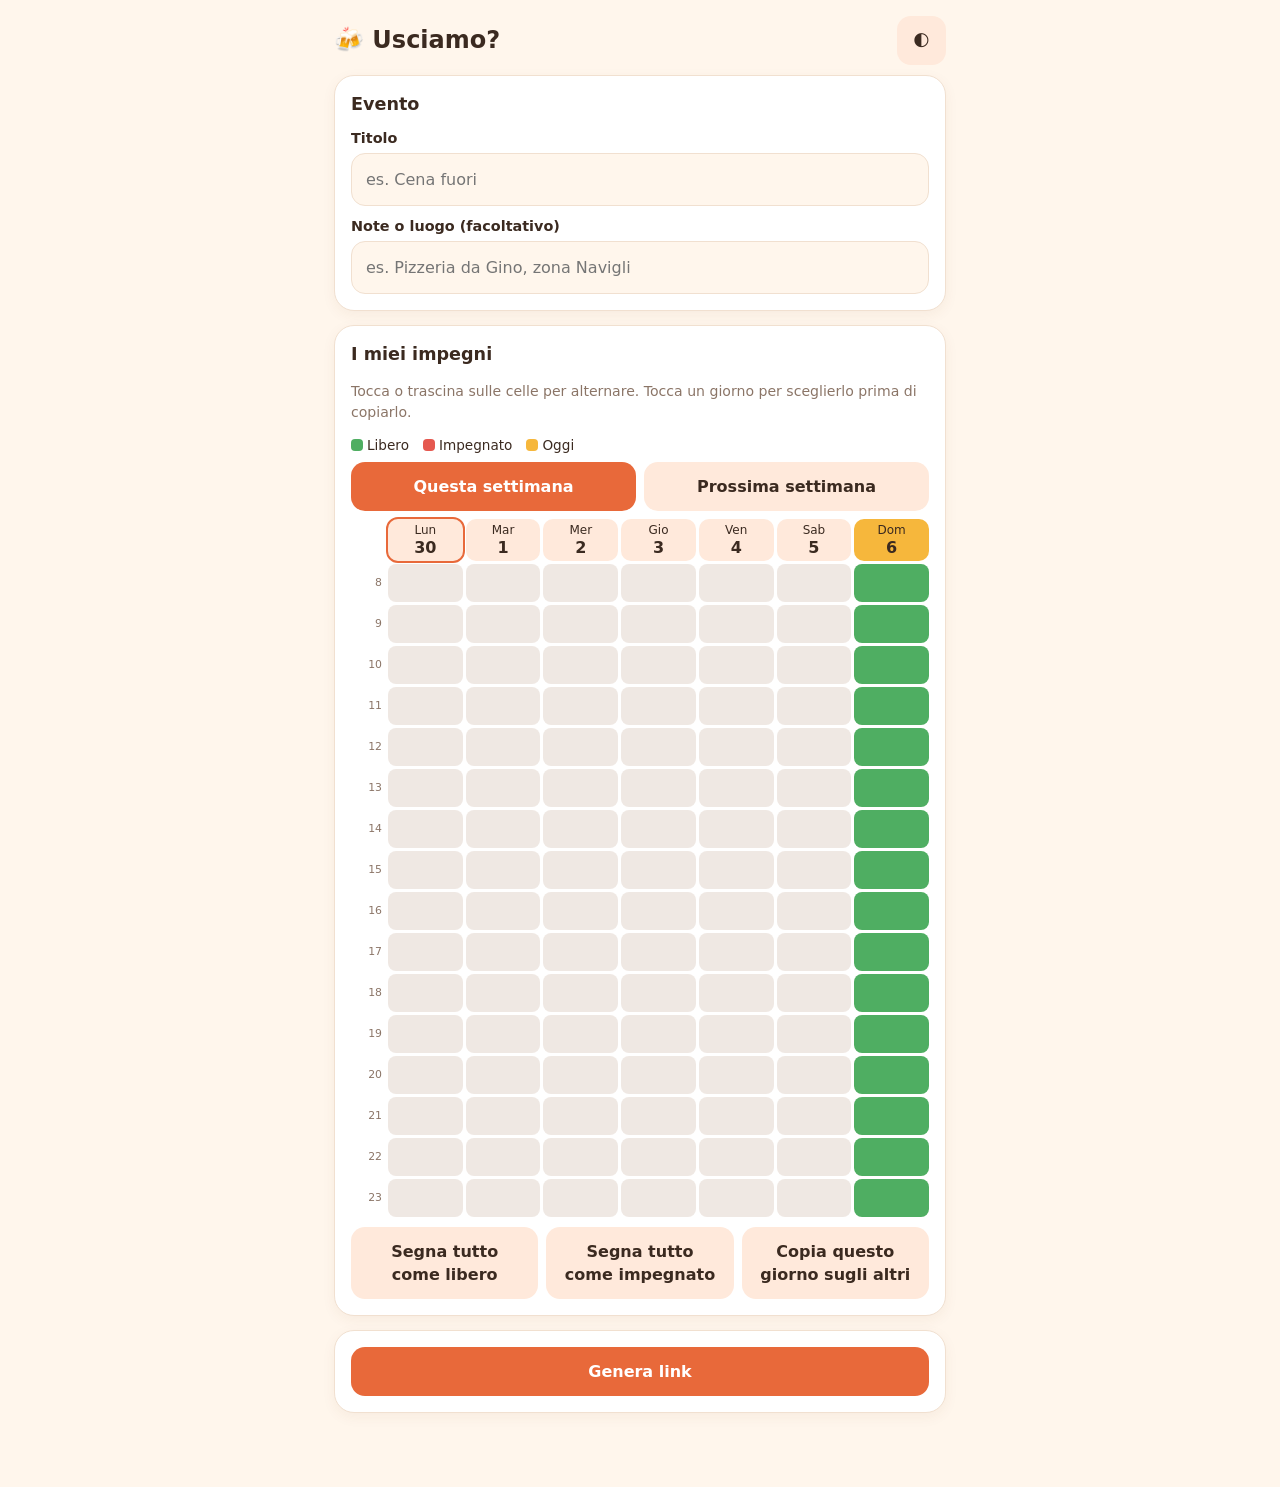
==== index.html @ c3e2d7e0 "polgay" ====
<!DOCTYPE html>
<html lang="it">
<head>
<meta charset="utf-8">
<meta name="viewport" content="width=device-width, initial-scale=1, viewport-fit=cover">
<title>Usciamo? – Organizza con gli amici</title>
<link rel="stylesheet" href="style.css">
<script src="config.js"></script><script src="common.js"></script>
</head>
<body>
<main>
<header><h1>🍻 Usciamo?</h1><button id="theme" aria-label="Cambia tema">🌓</button></header>

<!-- ===== VISTA ORGANIZZATORE ===== -->
<section id="org">
  <div class="card">
    <h2>Evento</h2>
    <label for="t">Titolo</label><input id="t" placeholder="es. Cena fuori" maxlength="60">
    <label for="n">Note o luogo (facoltativo)</label><input id="n" placeholder="es. Pizzeria da Gino, zona Navigli" maxlength="100">
  </div>
  <div class="card">
    <h2>I miei impegni</h2>
    <p class="mut">Tocca o trascina sulle celle per alternare. Tocca un giorno per sceglierlo prima di copiarlo.</p>
    <div class="legend"><span><i class="dot" style="background:var(--free)"></i>Libero</span><span><i class="dot" style="background:var(--busy)"></i>Impegnato</span><span><i class="dot" style="background:var(--today)"></i>Oggi</span></div>
    <div class="row" style="margin-top:0"><button id="w0">Questa settimana</button><button id="w1">Prossima settimana</button></div>
    <div class="grid edit" id="grid"></div>
    <div class="row">
      <button id="allF">Segna tutto come libero</button>
      <button id="allB">Segna tutto come impegnato</button>
      <button id="cp">Copia questo giorno sugli altri</button>
    </div>
  </div>
  <div class="card">
    <button class="p" id="gen" style="width:100%">Genera link</button>
    <div id="out" hidden>
      <label>Link per gli amici</label><input id="lnk" class="link" readonly>
      <div class="row"><button id="cpl">Copia link</button><button class="g" id="wal">Condividi su WhatsApp</button></div>
      <label>Link per vedere i risultati</label><input id="rlnk" class="link" readonly>
      <div class="row"><button id="cpr">Copia</button><button class="p" id="opr">Apri risultati</button></div>
    </div>
  </div>
</section>

<!-- ===== VISTA INVITATO (index.html?e=ID) ===== -->
<section id="guest" hidden>
  <div class="card"><h2 id="gt"></h2><p class="mut" id="gn"></p>
    <label for="gname">Il tuo nome</label><input id="gname" placeholder="Come ti chiami?" maxlength="30"></div>
  <div class="card">
    <h2>Quando sei libero?</h2><p class="mut">Tocca gli orari in cui ti va bene.</p>
    <div id="slots"></div>
    <div class="row"><button class="p" id="gsend">Invia disponibilità</button></div>
    <p id="done" class="mut" hidden>✅ Inviato! Puoi ripetere l’invio con lo stesso nome per aggiornare la risposta. <a id="seer" href="#">Vedi le risposte di tutti</a></p>
  </div>
  <p class="mut" style="text-align:center"><a href="index.html" style="color:var(--acc)">Organizza il tuo evento</a></p>
</section>
</main>
<div id="toast"></div>

<script>
/* ===== Stato organizzatore (bozza salvata nel browser) ===== */
let S={t:"",n:"",off:0,sel:0,m:Array(N).fill(1)};
try{const b=JSON.parse(localStorage.getItem("uscite-bozza")||"null");if(b&&b.m&&b.m.length===N)S=Object.assign(S,b)}catch(e){}
const save=()=>{try{localStorage.setItem("uscite-bozza",JSON.stringify(S))}catch(e){}};
const W=()=>monday(S.off);

function buildGrid(){
  const w=W(),td=iso(new Date());let h="<div></div>";
  for(let d=0;d<7;d++){const x=slotStart(w,d,0);h+=`<div class="dh${iso(x)===td?" today":""}${S.sel===d?" sel":""}" data-d="${d}">${GG[d]}<b>${x.getDate()}</b></div>`}
  for(let r=0;r<NH;r++){h+=`<div class="hl">${H0+r}</div>`;
    for(let d=0;d<7;d++){const i=d*NH+r;h+=`<div class="c${S.m[i]?"":" busy"}${isPast(w,d,r)?" past":""}" data-i="${i}"></div>`}}
  $("#grid").innerHTML=h;
}
const paintCells=()=>document.querySelectorAll(".c").forEach(c=>c.classList.toggle("busy",!S.m[+c.dataset.i]));
const markWeek=()=>{$("#w0").classList.toggle("p",S.off===0);$("#w1").classList.toggle("p",S.off===1)};

/* Click o trascinamento sulle celle */
let pv=null;
const cellAt=e=>{const el=document.elementFromPoint(e.clientX,e.clientY);return el&&el.closest(".c:not(.past)")};
function paint(c){if(!c)return;const i=+c.dataset.i;if(S.m[i]!==pv){S.m[i]=pv;c.classList.toggle("busy",!pv)}}
$("#grid").addEventListener("pointerdown",e=>{
  const dh=e.target.closest(".dh");
  if(dh){S.sel=+dh.dataset.d;document.querySelectorAll(".dh").forEach(x=>x.classList.toggle("sel",+x.dataset.d===S.sel));save();return}
  const c=cellAt(e);if(c){pv=1-S.m[+c.dataset.i];paint(c)}
});
$("#grid").addEventListener("pointermove",e=>{if(pv!==null)paint(cellAt(e))});
addEventListener("pointerup",()=>{if(pv!==null){pv=null;save()}});

/* Pulsanti rapidi */
const setAll=v=>{const w=W();for(let d=0;d<7;d++)for(let h=0;h<NH;h++)if(!isPast(w,d,h))S.m[d*NH+h]=v;paintCells();save()};
$("#allF").onclick=()=>setAll(1);
$("#allB").onclick=()=>setAll(0);
$("#cp").onclick=()=>{const w=W();for(let d=0;d<7;d++)if(d!==S.sel)for(let h=0;h<NH;h++)if(!isPast(w,d,h))S.m[d*NH+h]=S.m[S.sel*NH+h];paintCells();save();toast("Giorno copiato")};
[0,1].forEach(o=>$("#w"+o).onclick=()=>{S.off=o;save();buildGrid();markWeek()});
$("#t").value=S.t;$("#n").value=S.n;
$("#t").oninput=e=>{S.t=e.target.value;save()};
$("#n").oninput=e=>{S.n=e.target.value;save()};

/* Pubblica l'evento nel database e genera i link */
let gUrl="",rUrl="";
$("#gen").onclick=async()=>{
  const w=W(),m=S.m.map((v,i)=>v&&!isPast(w,Math.floor(i/NH),i%NH)?1:0);
  if(!m.includes(1))return toast("Nessuno slot libero da condividere");
  const id=rid(),title=S.t.trim()||"Uscita tra amici";
  $("#gen").disabled=true;
  try{await api("events",{method:"POST",headers:{Prefer:"return=minimal"},body:JSON.stringify({id,title,note:S.n.trim(),week:iso(w),mask:toHex(m)})})}
  catch(e){$("#gen").disabled=false;return toast("Errore di salvataggio: controlla config.js")}
  $("#gen").disabled=false;
  gUrl=pageUrl("index.html","e="+id);rUrl=pageUrl("risultati.html","e="+id);
  $("#lnk").value=gUrl;$("#rlnk").value=rUrl;$("#out").hidden=false;
};
$("#cpl").onclick=()=>copy(gUrl);
$("#cpr").onclick=()=>copy(rUrl);
$("#opr").onclick=()=>window.open(rUrl,"_blank");
$("#wal").onclick=()=>wa("Ciao! Sto organizzando «"+(S.t.trim()||"un’uscita")+"» 🍻 Dimmi quando ti va bene da qui:\n"+gUrl);

/* ===== Vista invitato ===== */
async function initGuest(id){
  $("#org").hidden=true;$("#guest").hidden=false;
  let ev;
  try{ev=(await api("events?id=eq."+encodeURIComponent(id)+"&select=*"))[0]}catch(e){}
  if(!ev){$("#gt").textContent="Evento non trovato 😕";$("#gname").parentNode.hidden=true;$("#slots").parentNode.hidden=true;return}
  $("#gt").textContent=ev.title;$("#gn").textContent=ev.note||"";
  const w=fromIso(ev.week),free=fromHex(ev.mask),sel=new Set();let h="";
  for(let d=0;d<7;d++){let c="";
    for(let r=0;r<NH;r++){const i=d*NH+r;if(free[i]&&!isPast(w,d,r))c+=`<button class="chip" data-i="${i}">${lab(r)}</button>`}
    if(c)h+=`<div class="day"><h3>${dayLab(w,d)}</h3><div class="chips">${c}</div></div>`}
  $("#slots").innerHTML=h||'<p class="mut">Nessuno slot disponibile: chiedi all’organizzatore un nuovo link.</p>';
  $("#slots").onclick=e=>{const b=e.target.closest(".chip");if(!b)return;const i=+b.dataset.i;sel.has(i)?sel.delete(i):sel.add(i);b.classList.toggle("on",sel.has(i))};
  try{$("#gname").value=localStorage.getItem("uscite-nome")||""}catch(e){}
  $("#seer").href=pageUrl("risultati.html","e="+id);
  $("#gsend").onclick=async()=>{
    const name=$("#gname").value.trim();
    if(!name)return toast("Inserisci il tuo nome");
    if(!sel.size)return toast("Scegli almeno uno slot");
    const m=Array(N).fill(0);sel.forEach(i=>m[i]=1);
    $("#gsend").disabled=true;
    try{await api("responses?on_conflict=event_id,name",{method:"POST",headers:{Prefer:"resolution=merge-duplicates,return=minimal"},body:JSON.stringify({event_id:id,name,mask:toHex(m)})});
      try{localStorage.setItem("uscite-nome",name)}catch(e){}
      $("#done").hidden=false;toast("Disponibilità inviata!")}
    catch(e){toast("Errore di invio, riprova")}
    $("#gsend").disabled=false;
  };
}

/* ===== Avvio: con ?e=ID si apre la vista invitato ===== */
const eid=param("e");
if(eid)initGuest(eid);else{buildGrid();markWeek()}
</script>
</body>
</html>
---- style.css ----
/* ===== Temi: colori come variabili ===== */
:root{--bg:#fff6ec;--card:#fff;--ink:#3b2a20;--mut:#8b7567;--acc:#e8693a;--accs:#ffe9db;--free:#4fae62;--busy:#e5584f;--line:#f1e0d0;--past:#e8dfd7;--today:#f6b73c;color-scheme:light}
@media (prefers-color-scheme:dark){:root:not([data-theme="light"]){--bg:#1f1814;--card:#2a211b;--ink:#f5e9df;--mut:#b3a093;--acc:#ff8a5c;--accs:#44291c;--free:#5cc271;--busy:#ee6a60;--line:#3d3029;--past:#3a322d;color-scheme:dark}}
:root[data-theme="dark"]{--bg:#1f1814;--card:#2a211b;--ink:#f5e9df;--mut:#b3a093;--acc:#ff8a5c;--accs:#44291c;--free:#5cc271;--busy:#ee6a60;--line:#3d3029;--past:#3a322d;color-scheme:dark}
*{box-sizing:border-box}
body{margin:0;background:var(--bg);color:var(--ink);font:16px/1.45 system-ui,-apple-system,"Segoe UI",Roboto,sans-serif;padding:env(safe-area-inset-top,0) 0 env(safe-area-inset-bottom,0)}
main{max-width:640px;margin:0 auto;padding:16px 14px 60px}
header{display:flex;justify-content:space-between;align-items:center;margin-bottom:10px}
h1{font-size:1.5rem;margin:0}h2{font-size:1.1rem;margin:0 0 10px}
.card{background:var(--card);border:1px solid var(--line);border-radius:20px;padding:16px;margin-bottom:14px;box-shadow:0 4px 14px rgba(120,70,30,.06)}
label{display:block;font-weight:600;font-size:.9rem;margin:10px 0 4px}
input,textarea{width:100%;padding:14px;border:1.5px solid var(--line);border-radius:14px;background:var(--bg);color:var(--ink);font:inherit}
input:focus{outline:2px solid var(--acc);border-color:transparent}
button{font:inherit;cursor:pointer;border:0;border-radius:14px;padding:13px 16px;min-height:48px;font-weight:600;background:var(--accs);color:var(--ink)}
button.p{background:var(--acc);color:#fff}button.g{background:#25a65a;color:#fff}button:disabled{opacity:.6}
.row{display:flex;flex-wrap:wrap;gap:8px;margin-top:10px}.row>button{flex:1 1 140px}
.mut{color:var(--mut);font-size:.88rem}.link{font-size:.8rem}
.legend{display:flex;gap:14px;font-size:.85rem;margin:6px 0}
.dot{display:inline-block;width:12px;height:12px;border-radius:4px;vertical-align:-1px;margin-right:4px}
/* ===== Griglia settimanale ===== */
.grid{display:grid;grid-template-columns:34px repeat(7,1fr);gap:3px;margin-top:8px}
.grid.edit{touch-action:none;user-select:none;-webkit-user-select:none}
.dh{border-radius:10px;text-align:center;padding:4px 0;font-size:.75rem;background:var(--accs);line-height:1.2}
.grid.edit .dh{cursor:pointer}
.dh b{display:block;font-size:1rem}.dh.sel{outline:2px solid var(--acc)}.dh.today{background:var(--today);color:#3b2a20}
.hl{font-size:.68rem;color:var(--mut);display:flex;align-items:center;justify-content:flex-end;padding-right:3px}
.c{height:38px;border-radius:8px;background:var(--free)}
.c.busy{background:var(--busy)}.c.past{background:var(--past);opacity:.7}
/* mappa di calore (pagina risultati) */
.hm{display:flex;align-items:center;justify-content:center;font-size:.75rem;font-weight:700;color:#fff;background:color-mix(in srgb,var(--free) calc(var(--a)*100%),var(--past))}
.hm.top{box-shadow:inset 0 0 0 3px var(--today)}
/* ===== Invitato / risultati ===== */
.day{margin:12px 0}.day h3{font-size:1rem;margin:0 0 6px}
.chips{display:flex;flex-wrap:wrap;gap:8px}
.chip{border:2px solid transparent;min-width:92px}.chip.on{background:var(--free);color:#fff}
.best{border:2px solid var(--today);background:var(--accs);border-radius:14px;padding:10px 12px;margin:8px 0}
.item{padding:6px 12px}
#toast{position:fixed;left:50%;bottom:calc(24px + env(safe-area-inset-bottom,0px));transform:translateX(-50%);background:var(--ink);color:var(--bg);padding:10px 18px;border-radius:99px;opacity:0;transition:opacity .25s;pointer-events:none}
#toast.on{opacity:1}[hidden]{display:none!important}
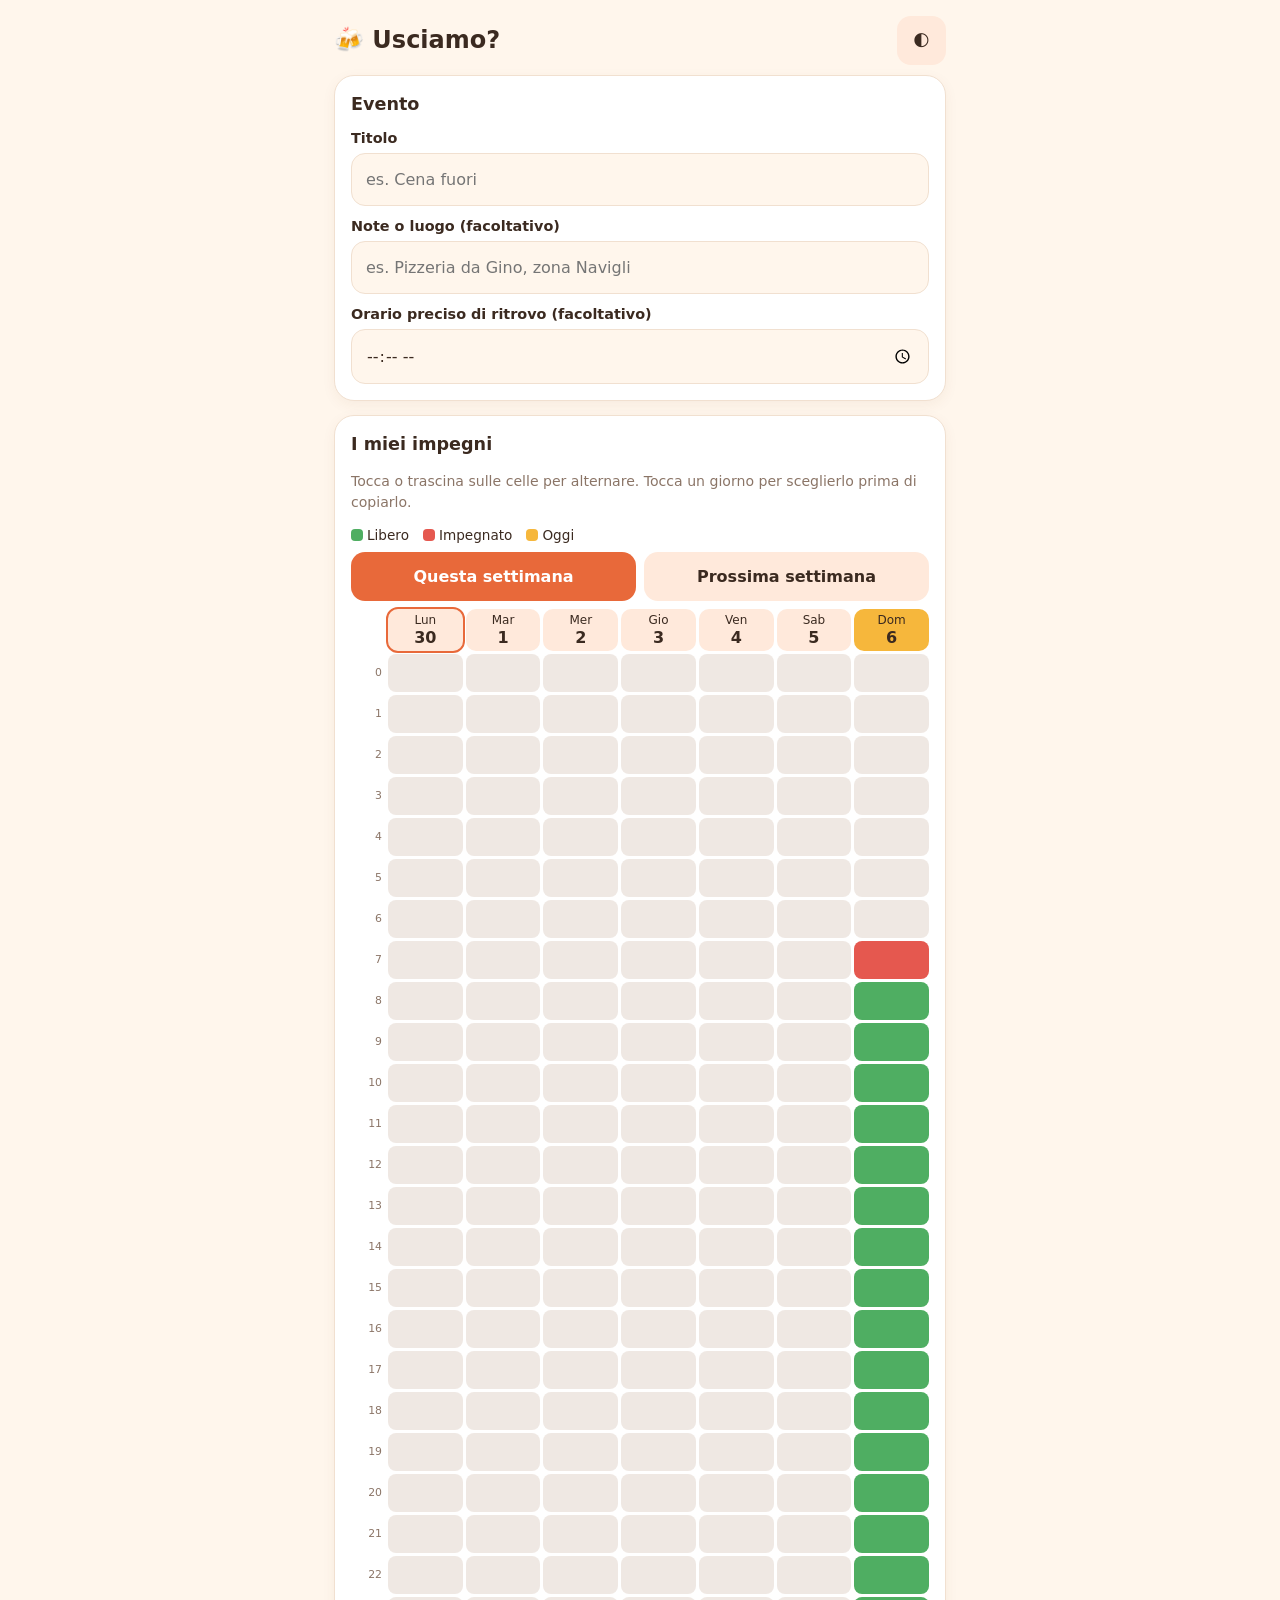
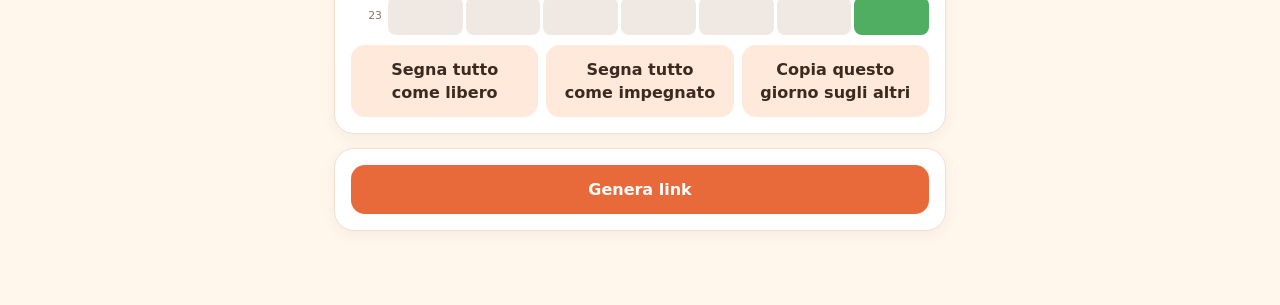
==== commit 4fb96c24: "Add files via upload" ====
--- a/index.html
+++ b/index.html
@@ -17,6 +17,7 @@
     <h2>Evento</h2>
     <label for="t">Titolo</label><input id="t" placeholder="es. Cena fuori" maxlength="60">
     <label for="n">Note o luogo (facoltativo)</label><input id="n" placeholder="es. Pizzeria da Gino, zona Navigli" maxlength="100">
+    <label for="tm">Orario preciso di ritrovo (facoltativo)</label><input id="tm" type="time">
   </div>
   <div class="card">
     <h2>I miei impegni</h2>
@@ -46,7 +47,7 @@
   <div class="card"><h2 id="gt"></h2><p class="mut" id="gn"></p>
     <label for="gname">Il tuo nome</label><input id="gname" placeholder="Come ti chiami?" maxlength="30"></div>
   <div class="card">
-    <h2>Quando sei libero?</h2><p class="mut">Tocca gli orari in cui ti va bene.</p>
+    <h2>Quando sei libero?</h2><p class="mut">Tocca l’ora a cui puoi trovarti (es. 19 = alle 19:00).</p>
     <div id="slots"></div>
     <div class="row"><button class="p" id="gsend">Invia disponibilità</button></div>
     <p id="done" class="mut" hidden>✅ Inviato! Puoi ripetere l’invio con lo stesso nome per aggiornare la risposta. <a id="seer" href="#">Vedi le risposte di tutti</a></p>
@@ -58,7 +59,7 @@
 
 <script>
 /* ===== Stato organizzatore (bozza salvata nel browser) ===== */
-let S={t:"",n:"",off:0,sel:0,m:Array(N).fill(1)};
+let S={t:"",n:"",off:0,sel:0,tm:"",m:Array.from({length:N},(_,i)=>i%NH>=8?1:0)};
 try{const b=JSON.parse(localStorage.getItem("uscite-bozza")||"null");if(b&&b.m&&b.m.length===N)S=Object.assign(S,b)}catch(e){}
 const save=()=>{try{localStorage.setItem("uscite-bozza",JSON.stringify(S))}catch(e){}};
 const W=()=>monday(S.off);
@@ -91,7 +92,8 @@
 $("#allB").onclick=()=>setAll(0);
 $("#cp").onclick=()=>{const w=W();for(let d=0;d<7;d++)if(d!==S.sel)for(let h=0;h<NH;h++)if(!isPast(w,d,h))S.m[d*NH+h]=S.m[S.sel*NH+h];paintCells();save();toast("Giorno copiato")};
 [0,1].forEach(o=>$("#w"+o).onclick=()=>{S.off=o;save();buildGrid();markWeek()});
-$("#t").value=S.t;$("#n").value=S.n;
+$("#t").value=S.t;$("#n").value=S.n;$("#tm").value=S.tm||"";
+$("#tm").oninput=e=>{S.tm=e.target.value;save()};
 $("#t").oninput=e=>{S.t=e.target.value;save()};
 $("#n").oninput=e=>{S.n=e.target.value;save()};
 
@@ -102,7 +104,7 @@
   if(!m.includes(1))return toast("Nessuno slot libero da condividere");
   const id=rid(),title=S.t.trim()||"Uscita tra amici";
   $("#gen").disabled=true;
-  try{await api("events",{method:"POST",headers:{Prefer:"return=minimal"},body:JSON.stringify({id,title,note:S.n.trim(),week:iso(w),mask:toHex(m)})})}
+  try{await api("events",{method:"POST",headers:{Prefer:"return=minimal"},body:JSON.stringify({id,title,note:S.n.trim(),time_hint:S.tm||null,week:iso(w),mask:toHex(m)})})}
   catch(e){$("#gen").disabled=false;return toast("Errore di salvataggio: controlla config.js")}
   $("#gen").disabled=false;
   gUrl=pageUrl("index.html","e="+id);rUrl=pageUrl("risultati.html","e="+id);
@@ -111,7 +113,7 @@
 $("#cpl").onclick=()=>copy(gUrl);
 $("#cpr").onclick=()=>copy(rUrl);
 $("#opr").onclick=()=>window.open(rUrl,"_blank");
-$("#wal").onclick=()=>wa("Ciao! Sto organizzando «"+(S.t.trim()||"un’uscita")+"» 🍻 Dimmi quando ti va bene da qui:\n"+gUrl);
+$("#wal").onclick=()=>wa("Ciao! Sto organizzando «"+(S.t.trim()||"un’uscita")+"»"+(S.tm?" alle "+S.tm:"")+" 🍻 Dimmi quando ti va bene da qui:\n"+gUrl);
 
 /* ===== Vista invitato ===== */
 async function initGuest(id){
@@ -119,10 +121,10 @@
   let ev;
   try{ev=(await api("events?id=eq."+encodeURIComponent(id)+"&select=*"))[0]}catch(e){}
   if(!ev){$("#gt").textContent="Evento non trovato 😕";$("#gname").parentNode.hidden=true;$("#slots").parentNode.hidden=true;return}
-  $("#gt").textContent=ev.title;$("#gn").textContent=ev.note||"";
-  const w=fromIso(ev.week),free=fromHex(ev.mask),sel=new Set();let h="";
+  $("#gt").textContent=ev.title;$("#gn").textContent=[ev.note,ev.time_hint&&"Ritrovo alle "+ev.time_hint.slice(0,5)].filter(Boolean).join(" · ");
+  const w=fromIso(ev.week),free=up(ev.mask),sel=new Set();let h="";
   for(let d=0;d<7;d++){let c="";
-    for(let r=0;r<NH;r++){const i=d*NH+r;if(free[i]&&!isPast(w,d,r))c+=`<button class="chip" data-i="${i}">${lab(r)}</button>`}
+    for(let r=0;r<NH;r++){const i=d*NH+r;if(free[i]&&!isPast(w,d,r))c+=`<button class="chip" data-i="${i}">${H0+r}</button>`}
     if(c)h+=`<div class="day"><h3>${dayLab(w,d)}</h3><div class="chips">${c}</div></div>`}
   $("#slots").innerHTML=h||'<p class="mut">Nessuno slot disponibile: chiedi all’organizzatore un nuovo link.</p>';
   $("#slots").onclick=e=>{const b=e.target.closest(".chip");if(!b)return;const i=+b.dataset.i;sel.has(i)?sel.delete(i):sel.add(i);b.classList.toggle("on",sel.has(i))};
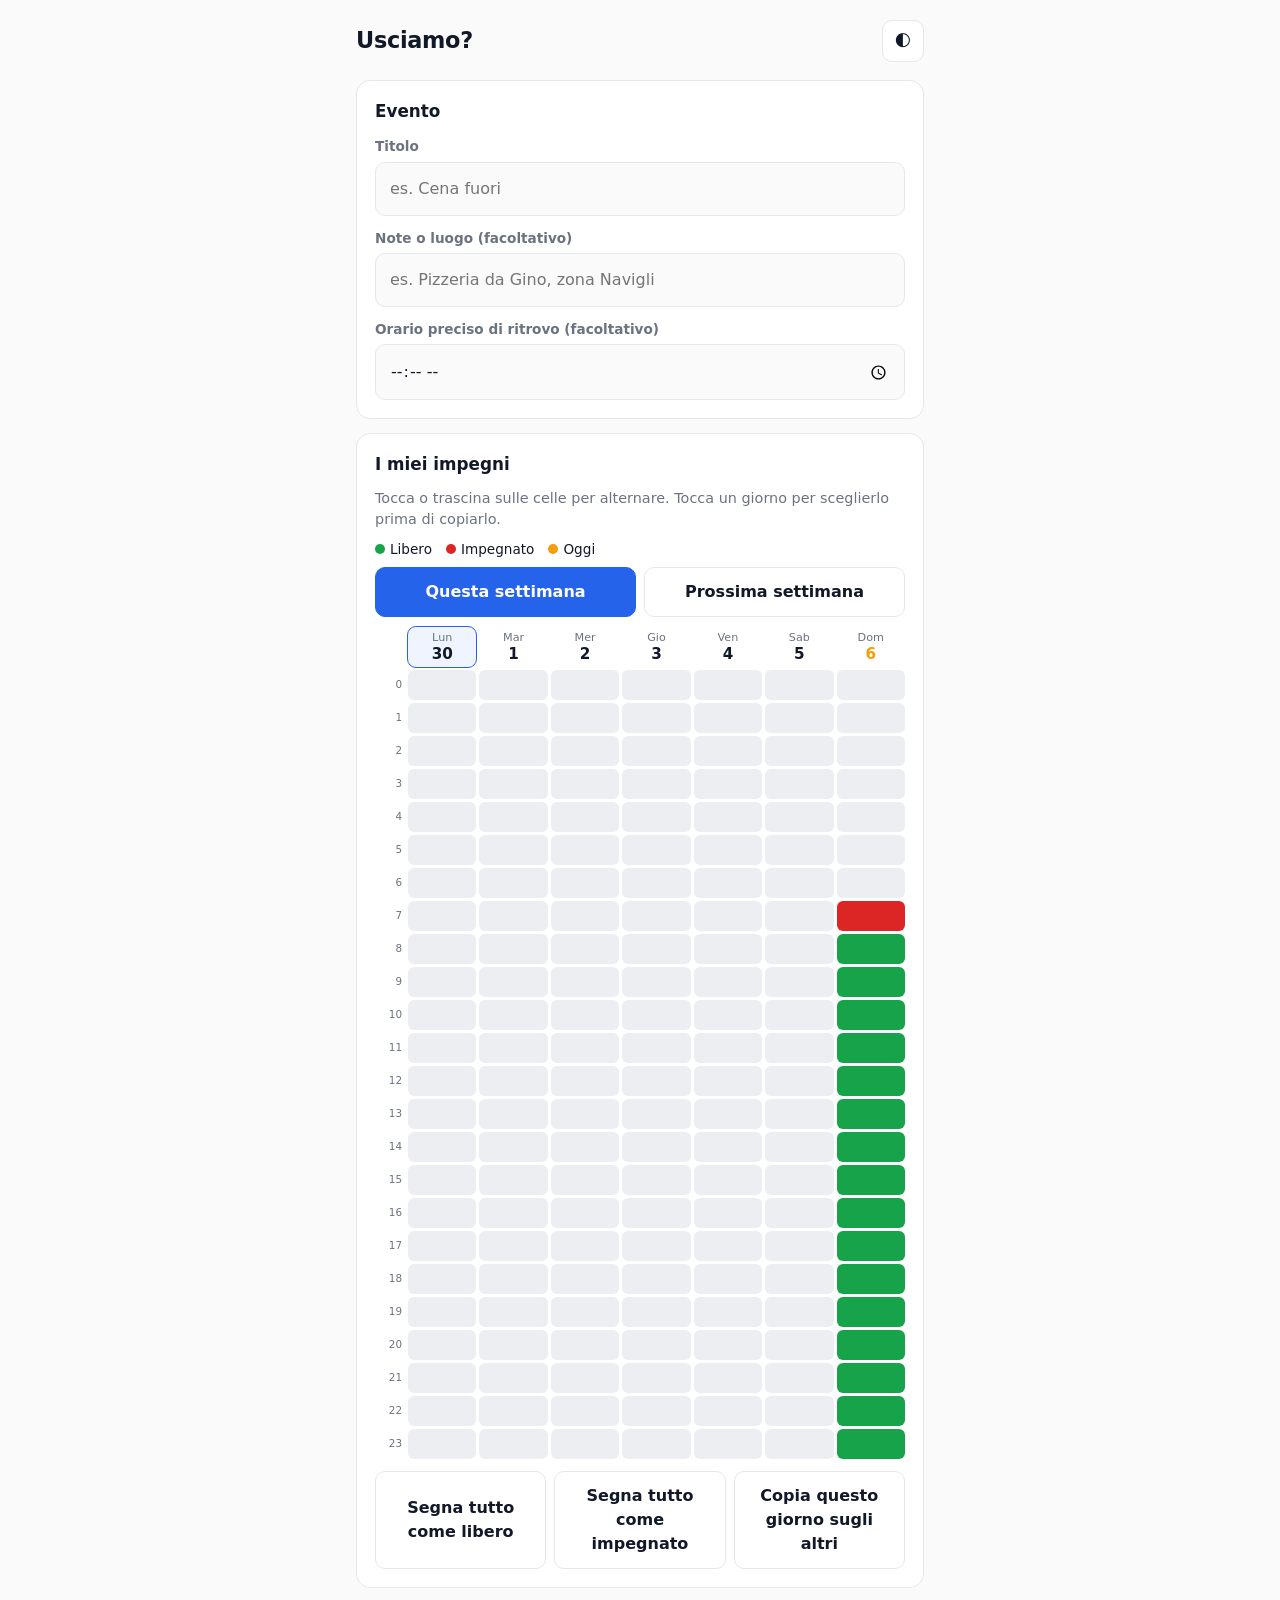
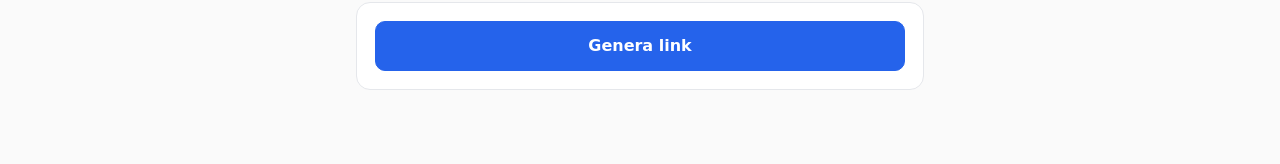
==== commit 49341901: "Add files via upload" ====
--- a/index.html
+++ b/index.html
@@ -9,7 +9,7 @@
 </head>
 <body>
 <main>
-<header><h1>🍻 Usciamo?</h1><button id="theme" aria-label="Cambia tema">🌓</button></header>
+<header><h1>Usciamo?</h1><button id="theme" aria-label="Cambia tema">🌓</button></header>
 
 <!-- ===== VISTA ORGANIZZATORE ===== -->
 <section id="org">
@@ -42,17 +42,29 @@
   </div>
 </section>
 
-<!-- ===== VISTA INVITATO (index.html?e=ID) ===== -->
+<!-- ===== VISTA INVITATO (index.html?e=ID): 3 passaggi ===== -->
 <section id="guest" hidden>
-  <div class="card"><h2 id="gt"></h2><p class="mut" id="gn"></p>
-    <label for="gname">Il tuo nome</label><input id="gname" placeholder="Come ti chiami?" maxlength="30"></div>
-  <div class="card">
-    <h2>Quando sei libero?</h2><p class="mut">Tocca l’ora a cui puoi trovarti (es. 19 = alle 19:00).</p>
-    <div id="slots"></div>
-    <div class="row"><button class="p" id="gsend">Invia disponibilità</button></div>
-    <p id="done" class="mut" hidden>✅ Inviato! Puoi ripetere l’invio con lo stesso nome per aggiornare la risposta. <a id="seer" href="#">Vedi le risposte di tutti</a></p>
+  <div class="card"><h2 id="gt"></h2><p class="mut" id="gn"></p></div>
+  <div id="wiz">
+    <div class="steps" id="steps"><i></i><i></i><i></i></div>
+    <div class="card" id="s1">
+      <h2>1 · Come ti chiami?</h2>
+      <input id="gname" placeholder="Il tuo nome" maxlength="30">
+    </div>
+    <div class="card" id="s2" hidden>
+      <h2>2 · Scegli i giorni</h2>
+      <p class="mut">Le barre mostrano quando l’organizzatore è libero (verde = libero). Tocca i giorni che ti vanno bene.</p>
+      <div id="days"></div>
+    </div>
+    <div class="card" id="s3" hidden>
+      <h2>3 · A che ora ci vediamo?</h2>
+      <p class="mut">Tocca l’ora a cui puoi trovarti (es. 19 = alle 19:00).</p>
+      <div id="slots"></div>
+    </div>
+    <div class="row"><button id="back" hidden>Indietro</button><button class="p" id="next">Avanti</button></div>
   </div>
-  <p class="mut" style="text-align:center"><a href="index.html" style="color:var(--acc)">Organizza il tuo evento</a></p>
+  <div class="card" id="done" hidden><h2>Fatto, grazie!</h2><p class="mut">La tua disponibilità è stata inviata. Per cambiarla riapri il link e usa lo stesso nome.</p><a id="seer" href="#">Vedi le risposte di tutti</a></div>
+  <p class="mut" style="text-align:center"><a href="index.html">Organizza il tuo evento</a></p>
 </section>
 </main>
 <div id="toast"></div>
@@ -115,32 +127,56 @@
 $("#opr").onclick=()=>window.open(rUrl,"_blank");
 $("#wal").onclick=()=>wa("Ciao! Sto organizzando «"+(S.t.trim()||"un’uscita")+"»"+(S.tm?" alle "+S.tm:"")+" 🍻 Dimmi quando ti va bene da qui:\n"+gUrl);
 
-/* ===== Vista invitato ===== */
+/* ===== Vista invitato: procedura a 3 passaggi ===== */
 async function initGuest(id){
   $("#org").hidden=true;$("#guest").hidden=false;
   let ev;
   try{ev=(await api("events?id=eq."+encodeURIComponent(id)+"&select=*"))[0]}catch(e){}
-  if(!ev){$("#gt").textContent="Evento non trovato 😕";$("#gname").parentNode.hidden=true;$("#slots").parentNode.hidden=true;return}
-  $("#gt").textContent=ev.title;$("#gn").textContent=[ev.note,ev.time_hint&&"Ritrovo alle "+ev.time_hint.slice(0,5)].filter(Boolean).join(" · ");
-  const w=fromIso(ev.week),free=up(ev.mask),sel=new Set();let h="";
-  for(let d=0;d<7;d++){let c="";
-    for(let r=0;r<NH;r++){const i=d*NH+r;if(free[i]&&!isPast(w,d,r))c+=`<button class="chip" data-i="${i}">${H0+r}</button>`}
-    if(c)h+=`<div class="day"><h3>${dayLab(w,d)}</h3><div class="chips">${c}</div></div>`}
-  $("#slots").innerHTML=h||'<p class="mut">Nessuno slot disponibile: chiedi all’organizzatore un nuovo link.</p>';
+  if(!ev){$("#gt").textContent="Evento non trovato";$("#wiz").hidden=true;return}
+  $("#gt").textContent=ev.title;
+  $("#gn").textContent=[ev.note,ev.time_hint&&"Ritrovo alle "+ev.time_hint.slice(0,5)].filter(Boolean).join(" · ");
+  const w=fromIso(ev.week),free=up(ev.mask),days=new Set(),sel=new Set(),ok=(d,r)=>free[d*NH+r]&&!isPast(w,d,r);
+  let step=1;
+  try{$("#gname").value=localStorage.getItem("uscite-nome")||""}catch(e){}
+
+  // Passo 2: grafico della settimana, una barra di 24 ore per ogni giorno
+  let h='<div class="axis"><span></span><span><i>0</i><i>6</i><i>12</i><i>18</i><i>24</i></span><span></span></div>';
+  for(let d=0;d<7;d++){let n=0,strip="";
+    for(let r=0;r<NH;r++){const f=ok(d,r);if(f)n++;strip+=`<b class="${f?"f":""}"></b>`}
+    h+=`<button class="dayrow" data-d="${d}"${n?"":" disabled"}><span class="dn">${dayLab(w,d)}</span><span class="strip">${strip}</span><span class="cnt">${n?n+" h":"–"}</span></button>`}
+  $("#days").innerHTML=h;
+  $("#days").onclick=e=>{const b=e.target.closest(".dayrow");if(!b||b.disabled)return;const d=+b.dataset.d;days.has(d)?days.delete(d):days.add(d);b.classList.toggle("on",days.has(d))};
+
+  // Passo 3: ore libere solo dei giorni scelti
+  function buildSlots(){
+    [...sel].forEach(i=>{if(!days.has(Math.floor(i/NH)))sel.delete(i)});
+    let h="";
+    [...days].sort().forEach(d=>{let c="";
+      for(let r=0;r<NH;r++)if(ok(d,r)){const i=d*NH+r;c+=`<button class="chip${sel.has(i)?" on":""}" data-i="${i}">${H0+r}</button>`}
+      h+=`<div class="day"><h3>${dayLab(w,d)}</h3><div class="chips">${c}</div></div>`});
+    $("#slots").innerHTML=h;
+  }
   $("#slots").onclick=e=>{const b=e.target.closest(".chip");if(!b)return;const i=+b.dataset.i;sel.has(i)?sel.delete(i):sel.add(i);b.classList.toggle("on",sel.has(i))};
-  try{$("#gname").value=localStorage.getItem("uscite-nome")||""}catch(e){}
-  $("#seer").href=pageUrl("risultati.html","e="+id);
-  $("#gsend").onclick=async()=>{
+
+  const show=()=>{[1,2,3].forEach(n=>$("#s"+n).hidden=n!==step);
+    document.querySelectorAll("#steps i").forEach((x,i)=>x.classList.toggle("on",i<step));
+    $("#back").hidden=step===1;$("#next").textContent=step===3?"Invia disponibilità":"Avanti";window.scrollTo(0,0)};
+  $("#back").onclick=()=>{step--;show()};
+  $("#next").onclick=async()=>{
     const name=$("#gname").value.trim();
-    if(!name)return toast("Inserisci il tuo nome");
-    if(!sel.size)return toast("Scegli almeno uno slot");
-    const m=Array(N).fill(0);sel.forEach(i=>m[i]=1);
-    $("#gsend").disabled=true;
-    try{await api("responses?on_conflict=event_id,name",{method:"POST",headers:{Prefer:"resolution=merge-duplicates,return=minimal"},body:JSON.stringify({event_id:id,name,mask:toHex(m)})});
-      try{localStorage.setItem("uscite-nome",name)}catch(e){}
-      $("#done").hidden=false;toast("Disponibilità inviata!")}
-    catch(e){toast("Errore di invio, riprova")}
-    $("#gsend").disabled=false;
+    if(step===1){if(!name)return toast("Inserisci il tuo nome");step=2}
+    else if(step===2){if(!days.size)return toast("Scegli almeno un giorno");buildSlots();step=3}
+    else{
+      if(!sel.size)return toast("Scegli almeno un orario");
+      const m=Array(N).fill(0);sel.forEach(i=>m[i]=1);
+      $("#next").disabled=true;
+      try{await api("responses?on_conflict=event_id,name",{method:"POST",headers:{Prefer:"resolution=merge-duplicates,return=minimal"},body:JSON.stringify({event_id:id,name,mask:toHex(m)})});
+        try{localStorage.setItem("uscite-nome",name)}catch(e){}
+        $("#seer").href=pageUrl("risultati.html","e="+id);$("#wiz").hidden=true;$("#done").hidden=false;window.scrollTo(0,0)}
+      catch(e){toast("Errore di invio, riprova")}
+      $("#next").disabled=false;return;
+    }
+    show();
   };
 }
 
--- a/style.css
+++ b/style.css
@@ -1,39 +1,54 @@
-/* ===== Temi: colori come variabili ===== */
-:root{--bg:#fff6ec;--card:#fff;--ink:#3b2a20;--mut:#8b7567;--acc:#e8693a;--accs:#ffe9db;--free:#4fae62;--busy:#e5584f;--line:#f1e0d0;--past:#e8dfd7;--today:#f6b73c;color-scheme:light}
-@media (prefers-color-scheme:dark){:root:not([data-theme="light"]){--bg:#1f1814;--card:#2a211b;--ink:#f5e9df;--mut:#b3a093;--acc:#ff8a5c;--accs:#44291c;--free:#5cc271;--busy:#ee6a60;--line:#3d3029;--past:#3a322d;color-scheme:dark}}
-:root[data-theme="dark"]{--bg:#1f1814;--card:#2a211b;--ink:#f5e9df;--mut:#b3a093;--acc:#ff8a5c;--accs:#44291c;--free:#5cc271;--busy:#ee6a60;--line:#3d3029;--past:#3a322d;color-scheme:dark}
+/* ===== Stile minimal: bianco, grigi neutri e un solo colore (blu) ===== */
+:root{--bg:#fafafa;--card:#fff;--ink:#111827;--mut:#6b7280;--acc:#2563eb;--accs:#eff4ff;--free:#16a34a;--busy:#dc2626;--line:#e5e7eb;--past:#eceef1;--today:#f59e0b;color-scheme:light}
+@media (prefers-color-scheme:dark){:root:not([data-theme="light"]){--bg:#0f1115;--card:#171a21;--ink:#f3f4f6;--mut:#9ca3af;--acc:#60a5fa;--accs:#1c2536;--free:#22c55e;--busy:#f87171;--line:#272b35;--past:#232731;color-scheme:dark}}
+:root[data-theme="dark"]{--bg:#0f1115;--card:#171a21;--ink:#f3f4f6;--mut:#9ca3af;--acc:#60a5fa;--accs:#1c2536;--free:#22c55e;--busy:#f87171;--line:#272b35;--past:#232731;color-scheme:dark}
 *{box-sizing:border-box}
-body{margin:0;background:var(--bg);color:var(--ink);font:16px/1.45 system-ui,-apple-system,"Segoe UI",Roboto,sans-serif;padding:env(safe-area-inset-top,0) 0 env(safe-area-inset-bottom,0)}
-main{max-width:640px;margin:0 auto;padding:16px 14px 60px}
-header{display:flex;justify-content:space-between;align-items:center;margin-bottom:10px}
-h1{font-size:1.5rem;margin:0}h2{font-size:1.1rem;margin:0 0 10px}
-.card{background:var(--card);border:1px solid var(--line);border-radius:20px;padding:16px;margin-bottom:14px;box-shadow:0 4px 14px rgba(120,70,30,.06)}
-label{display:block;font-weight:600;font-size:.9rem;margin:10px 0 4px}
-input,textarea{width:100%;padding:14px;border:1.5px solid var(--line);border-radius:14px;background:var(--bg);color:var(--ink);font:inherit}
-input:focus{outline:2px solid var(--acc);border-color:transparent}
-button{font:inherit;cursor:pointer;border:0;border-radius:14px;padding:13px 16px;min-height:48px;font-weight:600;background:var(--accs);color:var(--ink)}
-button.p{background:var(--acc);color:#fff}button.g{background:#25a65a;color:#fff}button:disabled{opacity:.6}
-.row{display:flex;flex-wrap:wrap;gap:8px;margin-top:10px}.row>button{flex:1 1 140px}
-.mut{color:var(--mut);font-size:.88rem}.link{font-size:.8rem}
-.legend{display:flex;gap:14px;font-size:.85rem;margin:6px 0}
-.dot{display:inline-block;width:12px;height:12px;border-radius:4px;vertical-align:-1px;margin-right:4px}
+body{margin:0;min-height:100vh;background:var(--bg);color:var(--ink);font:16px/1.5 system-ui,-apple-system,"Segoe UI",Roboto,sans-serif;padding:env(safe-area-inset-top,0) 0 env(safe-area-inset-bottom,0)}
+main{max-width:600px;margin:0 auto;padding:20px 16px 60px}
+header{display:flex;justify-content:space-between;align-items:center;margin-bottom:18px}
+h1{font-size:1.4rem;margin:0;font-weight:700;letter-spacing:-.3px}
+h2{font-size:1.05rem;margin:0 0 10px;font-weight:650}
+.card{background:var(--card);border:1px solid var(--line);border-radius:14px;padding:18px;margin-bottom:14px}
+label{display:block;font-weight:600;font-size:.85rem;margin:12px 0 5px;color:var(--mut)}
+input,textarea{width:100%;padding:14px;border:1px solid var(--line);border-radius:10px;background:var(--bg);color:var(--ink);font:inherit}
+input:focus{outline:none;border-color:var(--acc)}
+button{font:inherit;cursor:pointer;border:1px solid var(--line);border-radius:10px;padding:12px 18px;min-height:48px;font-weight:600;background:var(--card);color:var(--ink)}
+button:active{opacity:.7}
+button.p{background:var(--acc);border-color:var(--acc);color:#fff}
+button.g{background:var(--ink);border-color:var(--ink);color:var(--bg)}button:disabled{opacity:.5}
+#theme{min-height:42px;width:42px;padding:0}
+.row{display:flex;flex-wrap:wrap;gap:8px;margin-top:12px}.row>button{flex:1 1 140px}
+.mut{color:var(--mut);font-size:.9rem;margin:0 0 8px}.link{font-size:.8rem}
+a{color:var(--acc)}
+.legend{display:flex;gap:14px;font-size:.85rem;margin:8px 0}
+.dot{display:inline-block;width:10px;height:10px;border-radius:50%;margin-right:5px}
 /* ===== Griglia settimanale ===== */
-.grid{display:grid;grid-template-columns:34px repeat(7,1fr);gap:3px;margin-top:8px}
+.grid{display:grid;grid-template-columns:30px repeat(7,1fr);gap:3px;margin-top:10px}
 .grid.edit{touch-action:none;user-select:none;-webkit-user-select:none}
-.dh{border-radius:10px;text-align:center;padding:4px 0;font-size:.75rem;background:var(--accs);line-height:1.2}
+.dh{border-radius:8px;text-align:center;padding:4px 0;font-size:.7rem;line-height:1.2;color:var(--mut)}
 .grid.edit .dh{cursor:pointer}
-.dh b{display:block;font-size:1rem}.dh.sel{outline:2px solid var(--acc)}.dh.today{background:var(--today);color:#3b2a20}
-.hl{font-size:.68rem;color:var(--mut);display:flex;align-items:center;justify-content:flex-end;padding-right:3px}
-.c{height:38px;border-radius:8px;background:var(--free)}
-.c.busy{background:var(--busy)}.c.past{background:var(--past);opacity:.7}
+.dh b{display:block;font-size:.95rem;color:var(--ink)}.dh.sel{background:var(--accs);outline:1px solid var(--acc)}.dh.today b{color:var(--today)}
+.hl{font-size:.65rem;color:var(--mut);display:flex;align-items:center;justify-content:flex-end;padding-right:3px}
+.c{height:30px;border-radius:6px;background:var(--free)}
+.c.busy{background:var(--busy)}.c.past{background:var(--past)}
 /* mappa di calore (pagina risultati) */
-.hm{display:flex;align-items:center;justify-content:center;font-size:.75rem;font-weight:700;color:#fff;background:color-mix(in srgb,var(--free) calc(var(--a)*100%),var(--past))}
-.hm.top{box-shadow:inset 0 0 0 3px var(--today)}
-/* ===== Invitato / risultati ===== */
-.day{margin:12px 0}.day h3{font-size:1rem;margin:0 0 6px}
+.hm{display:flex;align-items:center;justify-content:center;font-size:.72rem;font-weight:700;color:#fff;background:color-mix(in srgb,var(--free) calc(var(--a)*100%),var(--past))}
+.hm.top{box-shadow:inset 0 0 0 2px var(--today)}
+/* ===== Invitato: procedura a passaggi ===== */
+.steps{display:flex;gap:6px;margin:0 0 14px}
+.steps i{flex:1;height:4px;border-radius:2px;background:var(--line)}.steps i.on{background:var(--acc)}
+.dayrow{display:grid;grid-template-columns:78px 1fr 34px;align-items:center;gap:8px;width:100%;padding:8px 10px;margin-bottom:8px;text-align:left}
+.dayrow.on{border-color:var(--acc);background:var(--accs)}.dayrow:disabled{opacity:.45}
+.dn{font-size:.9rem}.cnt{font-size:.75rem;color:var(--mut);text-align:right;font-weight:500}
+.strip{display:grid;grid-template-columns:repeat(24,1fr);gap:1px;height:22px}
+.strip b{background:var(--past);border-radius:2px}.strip b.f{background:var(--free)}
+.axis{display:grid;grid-template-columns:78px 1fr 34px;gap:8px;padding:0 10px;margin:-2px 0 8px;font-size:.65rem;color:var(--mut)}
+.axis span+span{display:flex;justify-content:space-between}
+.day{margin:14px 0}.day h3{font-size:.95rem;margin:0 0 8px;font-weight:650}
 .chips{display:flex;flex-wrap:wrap;gap:8px}
-.chip{border:2px solid transparent;min-width:92px}.chip.on{background:var(--free);color:#fff}
-.best{border:2px solid var(--today);background:var(--accs);border-radius:14px;padding:10px 12px;margin:8px 0}
+.chip{width:56px;height:50px;min-height:0;padding:0;font-size:1.1rem}
+.chip.on{background:var(--acc);border-color:var(--acc);color:#fff}
+.best{border:1px solid var(--today);background:var(--accs);border-radius:10px;padding:10px 12px;margin:8px 0}
 .item{padding:6px 12px}
-#toast{position:fixed;left:50%;bottom:calc(24px + env(safe-area-inset-bottom,0px));transform:translateX(-50%);background:var(--ink);color:var(--bg);padding:10px 18px;border-radius:99px;opacity:0;transition:opacity .25s;pointer-events:none}
+#toast{position:fixed;left:50%;bottom:calc(24px + env(safe-area-inset-bottom,0px));transform:translateX(-50%);background:var(--ink);color:var(--bg);padding:10px 18px;border-radius:8px;opacity:0;transition:opacity .25s;pointer-events:none}
 #toast.on{opacity:1}[hidden]{display:none!important}
